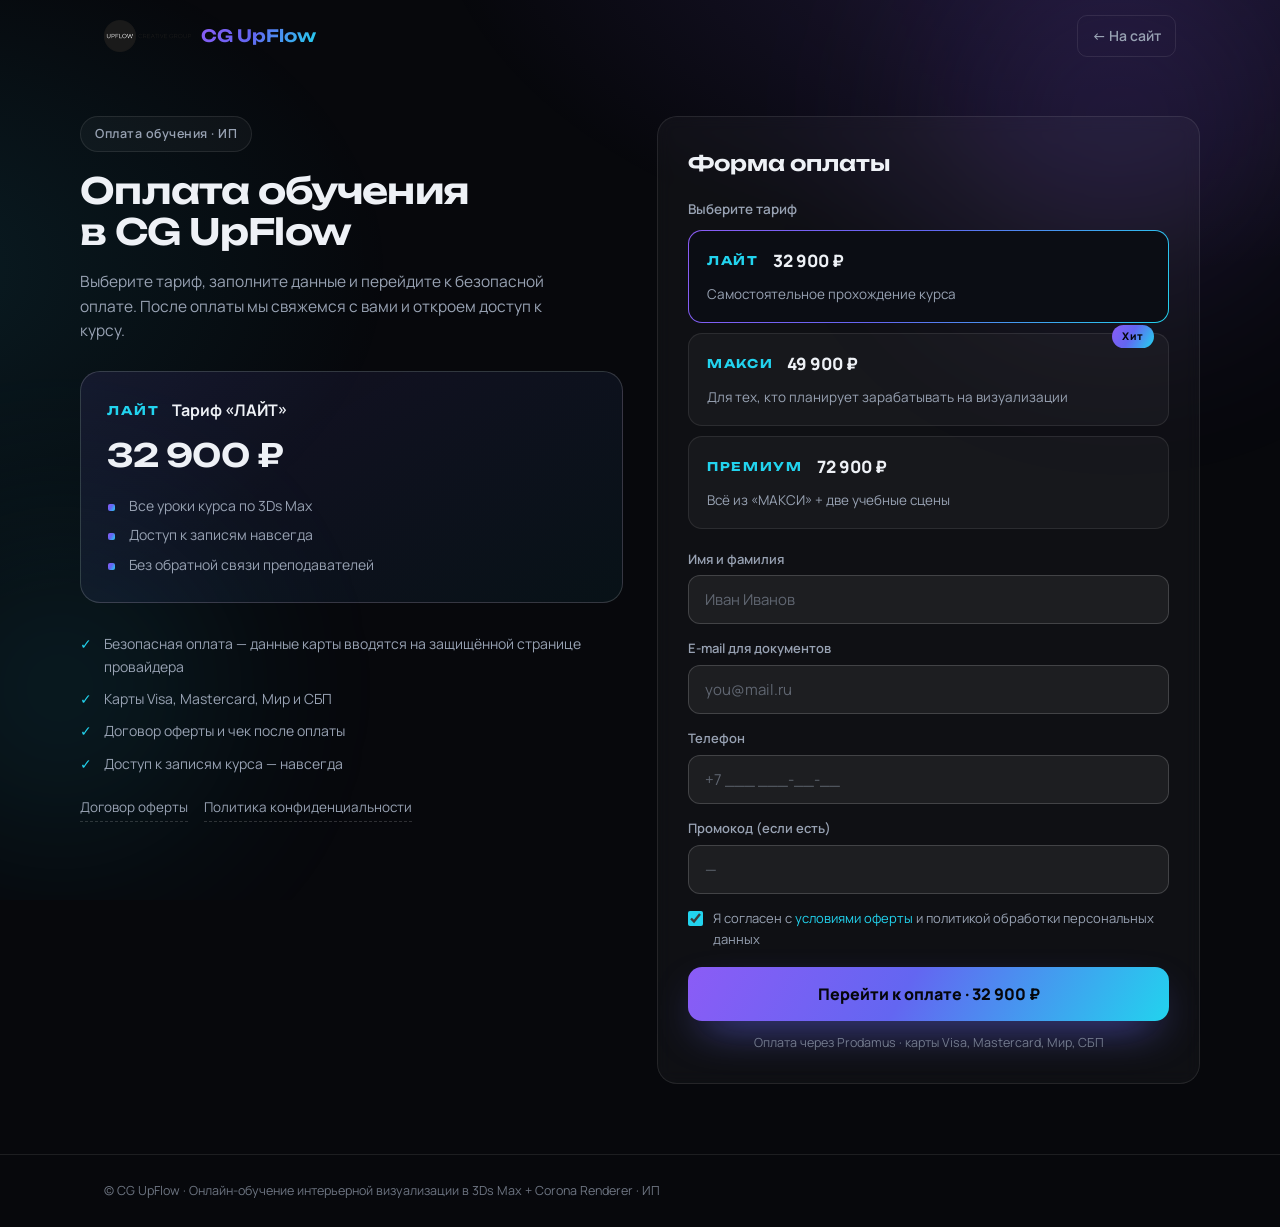
==== pay.html @ 3e9fd2f4 "Add standalone payment page (pay.html) with provider config" ====
<!DOCTYPE html>
<html lang="ru">
<head>
  <meta charset="utf-8">
  <title>Оплата обучения — CG UpFlow</title>
  <meta name="description" content="Оплата онлайн-обучения CG UpFlow: тарифы ЛАЙТ, МАКСИ, ПРЕМИУМ. Безопасная оплата картой или СБП.">
  <meta name="viewport" content="width=device-width, initial-scale=1">
  <link rel="icon" type="image/png" sizes="32x32" href="images/favicon-16.png">
  <link rel="preconnect" href="https://fonts.googleapis.com">
  <link rel="preconnect" href="https://fonts.gstatic.com" crossorigin>
  <link href="https://fonts.googleapis.com/css2?family=Manrope:wght@400;500;600;700;800&family=Unbounded:wght@400;600&display=swap" rel="stylesheet">
  <link rel="stylesheet" href="css/pay.css">
</head>
<body>
  <div class="bg" aria-hidden="true"><span class="bg__glow bg__glow--1"></span><span class="bg__glow bg__glow--2"></span></div>

  <header class="top">
    <div class="container top__inner">
      <a class="logo" href="index.html"><img src="images/logo.png" alt="CG UpFlow"><span>CG&nbsp;UpFlow</span></a>
      <a class="back" href="index.html">← На сайт</a>
    </div>
  </header>

  <main class="wrap container">
    <div class="grid">
      <aside class="info">
        <span class="tag">Оплата обучения · ИП</span>
        <h1>Оплата обучения в&nbsp;CG&nbsp;UpFlow</h1>
        <p class="lead">Выберите тариф, заполните данные и перейдите к безопасной оплате. После оплаты мы свяжемся с вами и откроем доступ к курсу.</p>

        <div class="order" id="orderBox">
          <div class="order__head"><span class="order__code" id="orderCode">—</span><strong id="orderName">—</strong></div>
          <div class="order__price" id="orderPrice">—</div>
          <ul class="order__perks" id="orderPerks"></ul>
        </div>

        <ul class="trust">
          <li>Безопасная оплата — данные карты вводятся на защищённой странице провайдера</li>
          <li>Карты Visa, Mastercard, Мир и СБП</li>
          <li>Договор оферты и чек после оплаты</li>
          <li>Доступ к записям курса — навсегда</li>
        </ul>

        <div class="docs">
          <a href="https://upflow.pro/offer" target="_blank" rel="noopener">Договор оферты</a>
          <a href="https://upflow.pro/policy" target="_blank" rel="noopener">Политика конфиденциальности</a>
        </div>
      </aside>

      <section class="paycard">
        <form id="payForm" novalidate>
          <h2>Форма оплаты</h2>
          <p class="field-label">Выберите тариф</p>
          <div class="tpicks" id="tarifs"></div>

          <label class="field"><span>Имя и фамилия</span><input id="payName" type="text" placeholder="Иван Иванов" autocomplete="name"></label>
          <label class="field"><span>E-mail для документов</span><input id="payEmail" type="email" placeholder="you@mail.ru" autocomplete="email"></label>
          <label class="field"><span>Телефон</span><input id="payPhone" type="tel" placeholder="+7 ___ ___-__-__" autocomplete="tel"></label>
          <label class="field"><span>Промокод (если есть)</span><input id="payPromo" type="text" placeholder="—"></label>

          <label class="agree"><input id="payAgree" type="checkbox" checked><span>Я согласен с <a href="https://upflow.pro/offer" target="_blank" rel="noopener">условиями оферты</a> и политикой обработки персональных данных</span></label>

          <div class="error" id="payError" hidden></div>
          <button class="paybtn" id="payBtn" type="submit">Перейти к оплате</button>
          <p class="secure" id="secureNote"></p>
        </form>

        <div class="done" id="doneView" hidden>
          <div class="done__mark">✓</div>
          <h2>Спасибо! Платёж принят</h2>
          <p id="doneText">Оплата обработана. Мы свяжемся с вами в ближайшее время и откроем доступ к курсу.</p>
          <a class="btn-solid" href="https://t.me/el_zhii" target="_blank" rel="noopener">Написать в Telegram</a>
        </div>
      </section>
    </div>
  </main>

  <footer class="foot">
    <div class="container">© CG UpFlow · Онлайн-обучение интерьерной визуализации в 3Ds Max + Corona Renderer · ИП</div>
  </footer>

  <div class="toast" id="toast" hidden></div>

  <script src="js/pay-config.js"></script>
  <script src="js/pay.js"></script>
</body>
</html>
---- css/pay.css ----
:root{
  --bg:#07080c;
  --bg-2:#0b0d14;
  --surface:rgba(255,255,255,.035);
  --surface-2:rgba(255,255,255,.06);
  --line:rgba(255,255,255,.09);
  --line-2:rgba(255,255,255,.16);
  --txt:#eef1f6;
  --muted:#98a2b3;
  --a:#8b5cf6;
  --b:#22d3ee;
  --grad:linear-gradient(120deg,#8b5cf6 0%,#6366f1 45%,#22d3ee 100%);
  --radius:20px;
  --font:'Manrope',system-ui,sans-serif;
  --display:'Unbounded','Manrope',sans-serif;
  --container:1120px;
}
*{margin:0;padding:0;box-sizing:border-box}
html{scroll-behavior:smooth}
body{font-family:var(--font);background:var(--bg);color:var(--txt);line-height:1.6;font-size:16px;-webkit-font-smoothing:antialiased;overflow-x:hidden}
img{max-width:100%;display:block}
a{color:inherit;text-decoration:none}
ul{list-style:none}
button{cursor:pointer;background:none;border:none;font-family:inherit;color:inherit}
::selection{background:rgba(139,92,246,.35)}

.bg{position:fixed;inset:0;z-index:-1;overflow:hidden;background:radial-gradient(1100px 640px at 85% -12%,rgba(139,92,246,.18),transparent 60%),radial-gradient(900px 620px at -8% 30%,rgba(34,211,238,.10),transparent 55%)}
.bg__glow{position:absolute;border-radius:50%;filter:blur(100px);opacity:.45}
.bg__glow--1{width:520px;height:520px;background:radial-gradient(circle,rgba(139,92,246,.5),transparent 70%);top:-140px;right:-100px}
.bg__glow--2{width:440px;height:440px;background:radial-gradient(circle,rgba(34,211,238,.4),transparent 70%);top:52vh;left:-160px}

.container{width:100%;max-width:var(--container);margin:0 auto;padding:0 24px;position:relative}
.top{position:sticky;top:0;z-index:20}
.top__inner{display:flex;align-items:center;justify-content:space-between;height:72px}
.logo{display:flex;align-items:center;gap:10px;font-family:var(--display);font-weight:600;font-size:17px}
.logo img{height:32px;width:auto}
.logo span{background:var(--grad);-webkit-background-clip:text;background-clip:text;color:transparent}
.back{font-size:14px;font-weight:600;color:var(--muted);padding:9px 14px;border-radius:10px;border:1px solid var(--line);transition:.2s}
.back:hover{color:var(--txt);border-color:var(--line-2)}

.wrap{padding:44px 0 70px}
.grid{display:grid;grid-template-columns:1fr 1fr;gap:34px;align-items:start}

.tag{display:inline-flex;padding:7px 14px;border-radius:999px;border:1px solid var(--line);background:var(--surface);font-size:12.5px;font-weight:600;color:var(--muted);letter-spacing:.04em;margin-bottom:18px}
.info h1{font-family:var(--display);font-weight:600;font-size:clamp(26px,3vw,36px);line-height:1.15;letter-spacing:-.02em}
.lead{color:var(--muted);margin:16px 0 28px;font-size:15.5px;max-width:480px}

.order{border:1px solid var(--line-2);border-radius:var(--radius);padding:26px;background:linear-gradient(150deg,rgba(139,92,246,.10),rgba(34,211,238,.05));margin-bottom:30px}
.order__head{display:flex;align-items:center;gap:12px;margin-bottom:6px}
.order__code{font-family:var(--display);font-size:12px;font-weight:700;letter-spacing:.16em;color:var(--b)}
.order__price{font-family:var(--display);font-weight:600;font-size:32px;letter-spacing:-.02em;margin:6px 0 14px}
.order__perks{display:grid;gap:7px}
.order__perks li{position:relative;padding-left:22px;color:var(--muted);font-size:14px}
.order__perks li::before{content:"";position:absolute;left:1px;top:9px;width:7px;height:7px;border-radius:2px;background:var(--grad)}

.trust{display:grid;gap:10px;margin-bottom:22px}
.trust li{position:relative;padding-left:24px;color:var(--muted);font-size:14px}
.trust li::before{content:"✓";position:absolute;left:0;top:0;color:var(--b);font-weight:800}
.docs{display:flex;flex-wrap:wrap;gap:16px;font-size:13.5px;color:var(--muted)}
.docs a{border-bottom:1px dashed var(--line-2);padding-bottom:2px;transition:.2s}
.docs a:hover{color:var(--txt);border-color:var(--b)}

.paycard{border:1px solid var(--line);border-radius:var(--radius);background:var(--surface);padding:30px;backdrop-filter:blur(8px)}
.paycard h2{font-family:var(--display);font-weight:600;font-size:21px;margin-bottom:4px}
.field-label{color:var(--muted);font-size:13.5px;margin:18px 0 10px;font-weight:600}

.tpicks{display:grid;gap:10px;margin-bottom:20px}
.tpick{position:relative;display:grid;grid-template-columns:auto 1fr auto;gap:10px 14px;align-items:center;padding:16px 18px;border:1px solid var(--line);border-radius:14px;cursor:pointer;transition:.2s;background:var(--surface)}
.tpick:hover{border-color:var(--line-2)}
.tpick--on,.tpick--on:hover{border-color:transparent;background:linear-gradient(var(--bg-2),var(--bg-2)) padding-box,var(--grad) border-box}
.tpick input{position:absolute;opacity:0}
.tpick__code{font-family:var(--display);font-size:12px;font-weight:700;letter-spacing:.14em;color:var(--b)}
.tpick__price{font-weight:800;font-size:17px;white-space:nowrap}
.tpick__note{grid-column:1/-1;color:var(--muted);font-size:13.5px}
.tpick__flag{position:absolute;top:-9px;right:14px;padding:3px 10px;border-radius:999px;background:var(--grad);color:#05060a;font-size:10.5px;font-weight:800;letter-spacing:.05em}

.field{display:block;margin-bottom:14px}
.field span{display:block;font-size:13px;font-weight:600;color:var(--muted);margin-bottom:6px}
.field input{width:100%;padding:13px 16px;border-radius:12px;border:1px solid var(--line-2);background:var(--surface-2);color:var(--txt);font-size:15px;outline:none;transition:.2s;font-family:inherit}
.field input::placeholder{color:rgba(152,162,179,.55)}
.field input:focus{border-color:var(--b)}

.agree{display:flex;gap:10px;align-items:flex-start;margin:6px 0 18px;cursor:pointer;font-size:13px;color:var(--muted)}
.agree input{margin-top:3px;accent-color:var(--b);width:15px;height:15px;flex:none}
.agree a{color:var(--b)}

.error{border:1px solid rgba(248,113,113,.4);background:rgba(248,113,113,.1);color:#fca5a5;border-radius:10px;padding:11px 14px;font-size:14px;margin-bottom:14px}

.paybtn{width:100%;padding:16px;border-radius:14px;background:var(--grad);color:#05060a;font-weight:800;font-size:16px;transition:.25s;box-shadow:0 18px 44px -16px rgba(99,102,241,.9)}
.paybtn:hover{transform:translateY(-2px);box-shadow:0 24px 54px -16px rgba(34,211,238,.85)}
.paybtn:disabled{opacity:.55;cursor:wait;transform:none}
.secure{text-align:center;font-size:12.5px;color:rgba(152,162,179,.7);margin-top:12px}

.done{text-align:center;padding:50px 10px}
.done__mark{width:74px;height:74px;margin:0 auto 20px;border-radius:50%;background:linear-gradient(140deg,#34d399,#22d3ee);display:flex;align-items:center;justify-content:center;font-size:34px;font-weight:800;color:#06281f;box-shadow:0 24px 60px -18px rgba(52,211,153,.8)}
.done h2{font-family:var(--display);font-size:22px;font-weight:600;margin-bottom:10px}
.done p{color:var(--muted);font-size:15px;max-width:420px;margin:0 auto 24px}
.btn-solid{display:inline-block;padding:14px 26px;border-radius:12px;background:var(--grad);color:#05060a;font-weight:800;font-size:15px}

.toast{position:fixed;left:50%;bottom:26px;transform:translateX(-50%);z-index:60;max-width:92vw;padding:14px 20px;border-radius:14px;background:#151a24;border:1px solid var(--line-2);box-shadow:0 24px 60px -20px #000;font-size:14px;color:var(--txt)}
.toast a{color:var(--b);font-weight:700}

.foot{border-top:1px solid var(--line);padding:26px 0;font-size:12.5px;color:rgba(152,162,179,.7)}

@media(max-width:900px){
  .grid{grid-template-columns:1fr}
  .info h1{font-size:26px}
}
@media(max-width:520px){
  .wrap{padding:28px 0 50px}
  .paycard{padding:22px}
}
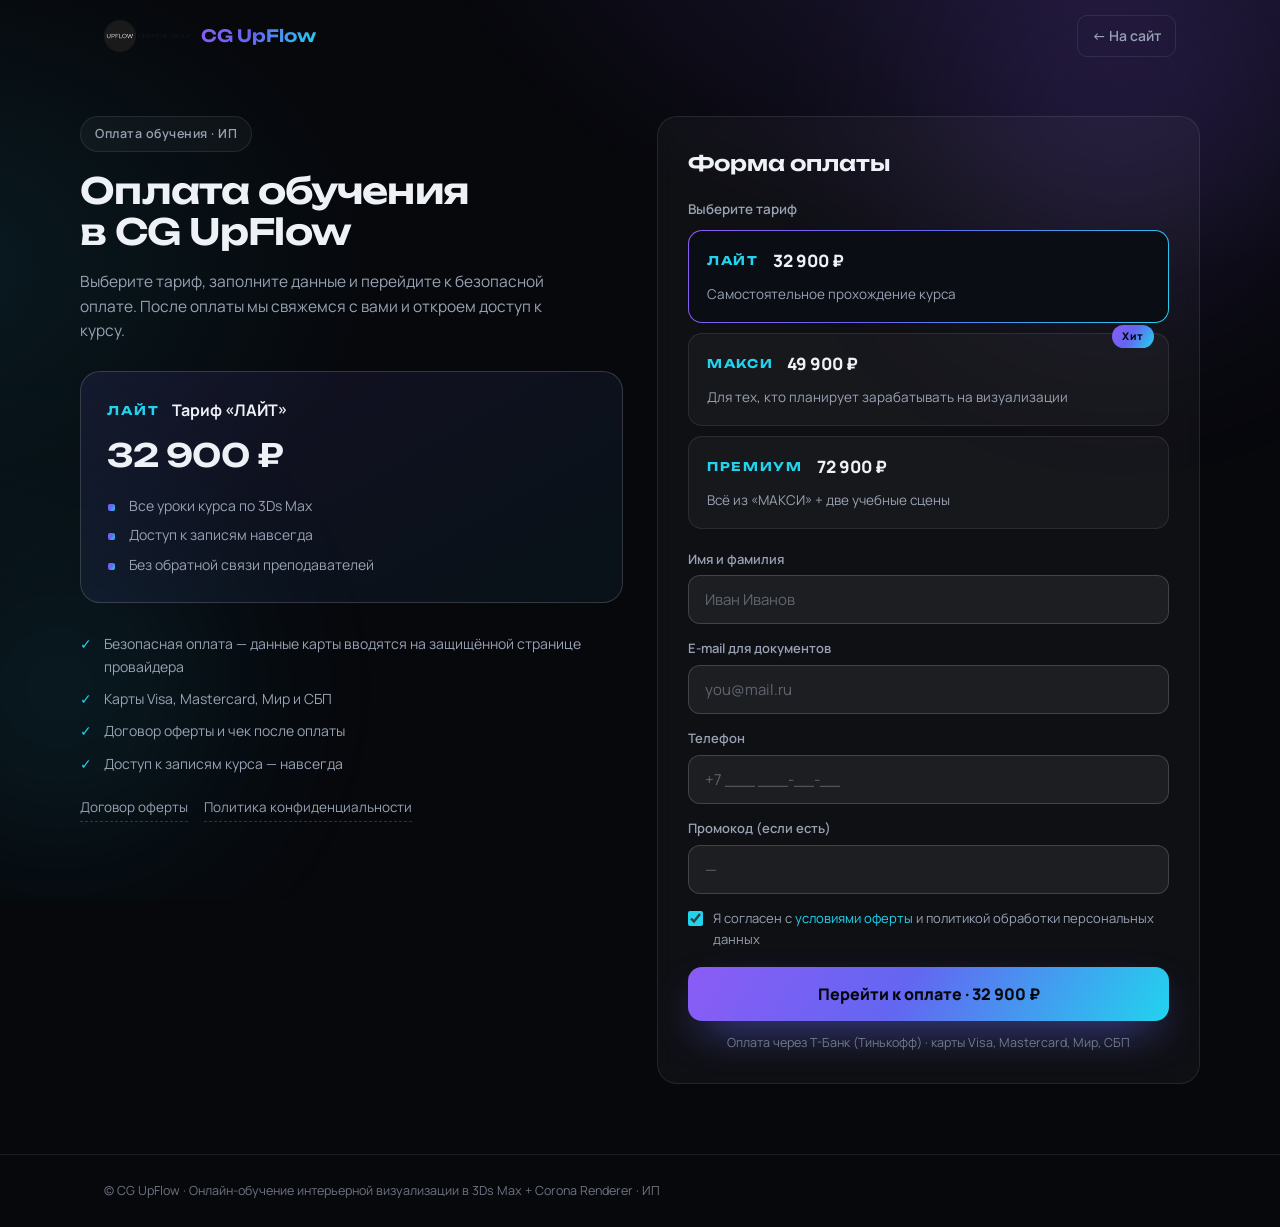
==== commit 48a6c79e: "Payment page: stub mode - save order, redirect to Telegram/WhatsApp" ====
--- a/pay.html
+++ b/pay.html
@@ -67,9 +67,12 @@
 
         <div class="done" id="doneView" hidden>
           <div class="done__mark">✓</div>
-          <h2>Спасибо! Платёж принят</h2>
-          <p id="doneText">Оплата обработана. Мы свяжемся с вами в ближайшее время и откроем доступ к курсу.</p>
-          <a class="btn-solid" href="https://t.me/el_zhii" target="_blank" rel="noopener">Написать в Telegram</a>
+          <h2 id="doneTitle">Заявка отправлена</h2>
+          <p id="doneText">Ваша заявка сохранена. Мы свяжемся с вами в ближайшее время.</p>
+          <div class="done__btns">
+            <a class="btn-solid" id="doneTg" href="https://t.me/el_zhii" target="_blank" rel="noopener">Написать в Telegram</a>
+            <a class="btn-solid btn-solid--ghost" id="doneWa" href="https://wa.me/79290002224" target="_blank" rel="noopener">Написать в WhatsApp</a>
+          </div>
         </div>
       </section>
     </div>
--- a/css/pay.css
+++ b/css/pay.css
@@ -96,6 +96,9 @@
 .done h2{font-family:var(--display);font-size:22px;font-weight:600;margin-bottom:10px}
 .done p{color:var(--muted);font-size:15px;max-width:420px;margin:0 auto 24px}
 .btn-solid{display:inline-block;padding:14px 26px;border-radius:12px;background:var(--grad);color:#05060a;font-weight:800;font-size:15px}
+.btn-solid--ghost{background:transparent;color:var(--txt);border:1px solid var(--line-2)}
+.btn-solid--ghost:hover{border-color:var(--b)}
+.done__btns{display:flex;flex-wrap:wrap;gap:12px;justify-content:center;padding:0 10px}
 
 .toast{position:fixed;left:50%;bottom:26px;transform:translateX(-50%);z-index:60;max-width:92vw;padding:14px 20px;border-radius:14px;background:#151a24;border:1px solid var(--line-2);box-shadow:0 24px 60px -20px #000;font-size:14px;color:var(--txt)}
 .toast a{color:var(--b);font-weight:700}
